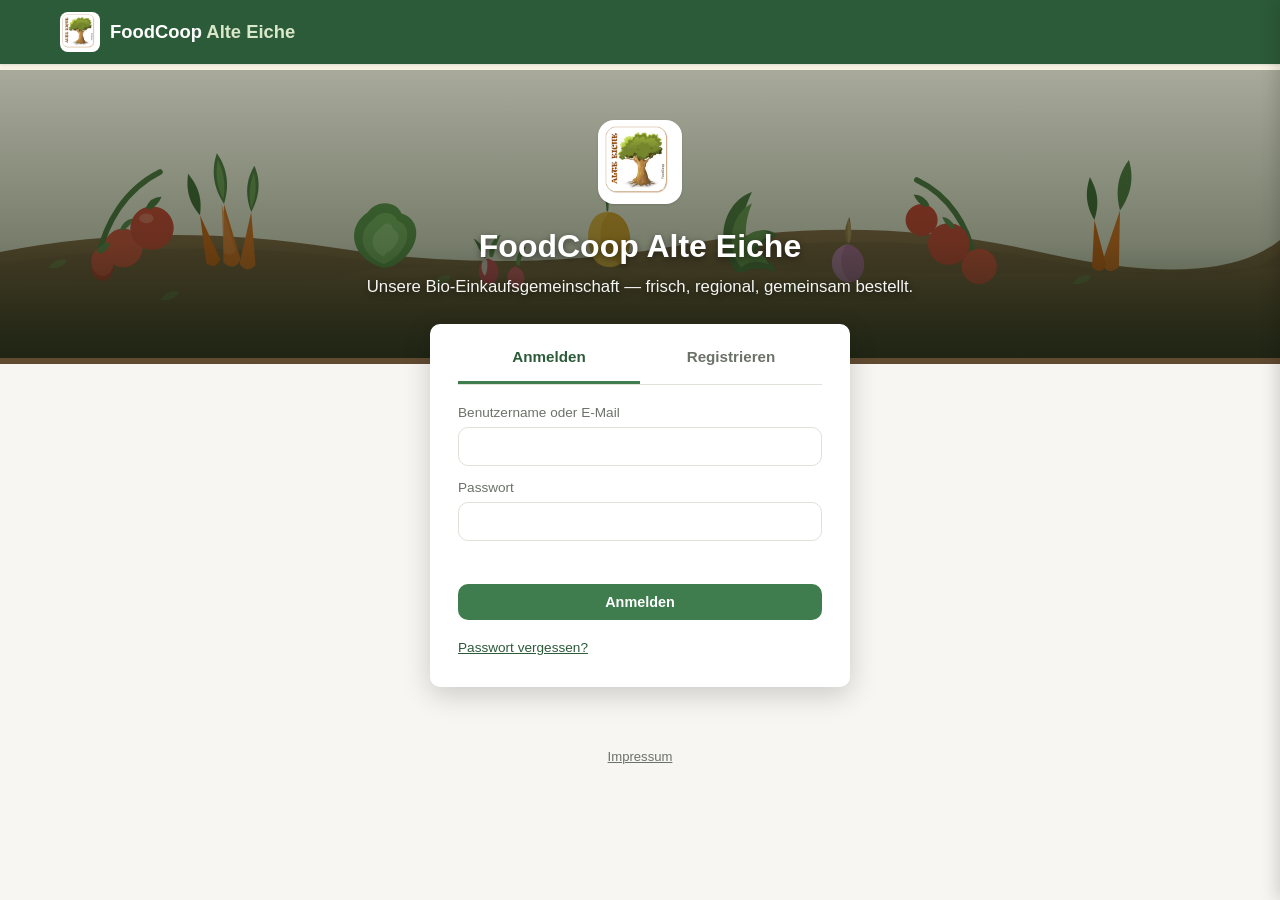
==== index.html @ 4368e9ff "Merge pull request #1 from Ralfsmart/claude/webshop-functionality-orbmj4 Add GoatCounter analytics t" ====
<!DOCTYPE html>
<html lang="de">
<head>
<meta charset="UTF-8">
<meta name="viewport" content="width=device-width, initial-scale=1.0">
<title>FoodCoop Alte Eiche · Webshop</title>
<link rel="icon" href="img/logo.png">
<link rel="stylesheet" href="css/style.css">
</head>
<body>

<header class="topbar">
  <div class="topbar-inner">
    <div class="brand" data-nav="shop">
      <img src="img/logo.png" alt="FoodCoop Alte Eiche" class="brand-logo">
      <span>FoodCoop <strong>Alte Eiche</strong></span>
    </div>
    <nav class="topnav auth-only hidden">
      <button data-nav="shop">Shop</button>
      <button data-nav="profile">Mein Konto</button>
      <button data-nav="admin">Daten verwalten</button>
    </nav>
    <div class="topbar-right auth-only hidden">
      <span id="whoami" class="whoami"></span>
      <button id="logoutBtn" class="btn-secondary btn-small">Abmelden</button>
      <button id="cartToggle" class="cart-toggle">
        🛒 <span id="cartCount" class="cart-count">0</span>
      </button>
    </div>
  </div>
</header>

<!-- ===================== AUTH (Login/Registrierung) ===================== -->
<main id="view-auth" class="view auth-view">
  <div class="auth-hero">
    <div class="auth-hero-scrim">
      <img src="img/logo.png" alt="FoodCoop Alte Eiche" class="auth-logo">
      <h1>FoodCoop Alte Eiche</h1>
      <p>Unsere Bio-Einkaufsgemeinschaft &mdash; frisch, regional, gemeinsam bestellt.</p>
    </div>
  </div>

  <div class="auth-card">
    <div class="auth-tabs">
      <button id="tabLogin" class="auth-tab active">Anmelden</button>
      <button id="tabRegister" class="auth-tab">Registrieren</button>
    </div>

    <form id="loginForm" class="auth-form">
      <label>Benutzername oder E-Mail<input id="loginUser" type="text" autocomplete="username" required></label>
      <label>Passwort<input id="loginPass" type="password" autocomplete="current-password" required></label>
      <div id="loginError" class="auth-error"></div>
      <button type="submit" class="btn-primary">Anmelden</button>
      <button type="button" id="forgotPassLink" class="link-btn">Passwort vergessen?</button>
    </form>

    <form id="registerForm" class="auth-form hidden">
      <label>Vorname<input id="regVorname" type="text" autocomplete="given-name" required></label>
      <label>Nachname<input id="regNachname" type="text" autocomplete="family-name" required></label>
      <label>Benutzername<input id="regUser" type="text" autocomplete="username" required></label>
      <label>E-Mail-Adresse<input id="regEmail" type="email" autocomplete="email" required></label>
      <label>IBAN (für Rücküberweisungen, optional)<input id="regIban" type="text" autocomplete="off" placeholder="DE12 3456 7890 1234 5678 90"></label>
      <label>Passwort<input id="regPass" type="password" autocomplete="new-password" required></label>
      <label>Passwort wiederholen<input id="regPass2" type="password" autocomplete="new-password" required></label>
      <div id="registerError" class="auth-error"></div>
      <button type="submit" class="btn-primary">Konto erstellen</button>
    </form>

    <form id="resetPassForm" class="auth-form hidden">
      <p class="hint">Zur Bestätigung bitte Benutzername <strong>und</strong> die bei der Registrierung hinterlegte E-Mail-Adresse eingeben.</p>
      <label>Benutzername<input id="resetUser" type="text" autocomplete="username" required></label>
      <label>E-Mail-Adresse<input id="resetEmail" type="email" autocomplete="email" required></label>
      <label>Neues Passwort<input id="resetPass" type="password" autocomplete="new-password" required></label>
      <label>Neues Passwort wiederholen<input id="resetPass2" type="password" autocomplete="new-password" required></label>
      <div id="resetPassError" class="auth-error"></div>
      <button type="submit" class="btn-primary">Passwort setzen</button>
      <button type="button" id="backToLoginLink" class="link-btn">← Zurück zum Login</button>
    </form>
  </div>
</main>

<!-- ===================== SHOP ===================== -->
<main id="view-shop" class="view hidden">
  <div class="hero-banner">
    <h1>Frisch aus der Region</h1>
    <p>Bio-Vollsortiment für Mitglieder der FoodCoop Alte Eiche</p>
  </div>

  <div class="toolbar">
    <input id="searchInput" type="search" placeholder="Suche nach Artikel, Hersteller, Artikel-Nr. … (mehrere Begriffe mit Komma trennen)">
    <select id="categorySelect"></select>
    <select id="sortSelect">
      <option value="name-asc">Name A–Z</option>
      <option value="name-desc">Name Z–A</option>
      <option value="price-asc">Preis aufsteigend</option>
      <option value="price-desc">Preis absteigend</option>
    </select>
  </div>
  <div class="result-bar">
    <span id="resultCount"></span>
  </div>
  <p id="searchFallbackNotice" class="hint search-fallback-notice hidden"></p>
  <div id="productGrid" class="product-grid"></div>
  <div id="pager" class="pager"></div>
</main>

<!-- ===================== CHECKOUT ===================== -->
<main id="view-checkout" class="view hidden">
  <div class="checkout-header">
    <h2>Bestellübersicht</h2>
    <button id="backToShopBtn" class="btn-secondary">← Zurück zum Shop</button>
  </div>

  <div class="admin-card checkout-account-info">
    <p><strong>Vorname:</strong> <span id="checkoutVorname"></span> &nbsp; <strong>Nachname:</strong> <span id="checkoutNachname"></span></p>
    <p><strong>IBAN:</strong> <span id="checkoutIban"></span></p>
    <p class="hint">Diese Angaben stammen aus deinem Konto und werden in Bestellliste, E-Mail und Ausdruck verwendet. Falls sie nicht stimmen: <button id="goToMyAccountLink" class="footer-link">Mein Konto bearbeiten</button></p>
  </div>

  <div id="checkoutChangesNotice"></div>

  <div class="table-wrap">
    <table class="checkout-table">
      <thead>
        <tr>
          <th>Nr.</th><th>Artikel-Nr.</th><th>Bezeichnung</th><th>Gebinde</th>
          <th>Preis</th><th>MwSt.</th><th>Menge</th><th>Summe</th>
        </tr>
      </thead>
      <tbody id="checkoutRows"></tbody>
    </table>
  </div>

  <div id="checkoutTotals" class="totals-box"></div>

  <div class="admin-card checkout-payment-info">
    <h3>Bankverbindung für die Überweisung</h3>
    <p><strong>Empfänger:</strong> Birgit Kawe, FoodCoop Alte Eiche &nbsp; <strong>BIC:</strong> SOLADES1REN</p>
    <p><strong>IBAN:</strong> DE35 6905 1410 1007 1656 55 &nbsp; <strong>Verwendungszweck:</strong> <span id="checkoutPaymentReason"></span></p>
  </div>

  <div class="checkout-actions">
    <button id="printBtn" class="btn-secondary">🖨️ Drucken</button>
    <button id="exportBestellungBtn" class="btn-secondary">⬇️ Bestellliste als CSV herunterladen</button>
    <button id="emailBestellungBtn" class="btn-primary">📧 Bestellung per E-Mail senden</button>
  </div>
  <p class="hint checkout-email-hint">Öffnet dein E-Mail-Programm mit einer vorausgefüllten Nachricht an <strong>alteeiche.info@gmail.com</strong>. Bitte vor dem Absenden kurz prüfen und ggf. die heruntergeladene CSV-Datei anhängen.</p>
</main>

<!-- ===================== MEIN KONTO ===================== -->
<main id="view-profile" class="view hidden">
  <div class="checkout-header">
    <h2>Mein Konto</h2>
    <button data-nav="shop" class="btn-secondary">← Zurück zum Shop</button>
  </div>

  <div class="admin-card">
    <h3>Kontodaten bearbeiten</h3>
    <p class="hint">Diese Angaben werden bei der Bestellung automatisch in die Bestellliste und die Bestell-E-Mail übernommen.</p>
    <form id="profileForm" class="buyer-form">
      <label>Vorname<input id="profileVorname" type="text" autocomplete="given-name" required></label>
      <label>Nachname<input id="profileNachname" type="text" autocomplete="family-name" required></label>
      <label>E-Mail-Adresse<input id="profileEmail" type="email" autocomplete="email" required></label>
      <label>IBAN (für Rücküberweisungen, optional)<input id="profileIban" type="text" autocomplete="off" placeholder="DE12 3456 7890 1234 5678 90"></label>
    </form>
    <div id="profileError" class="auth-error"></div>
    <div id="profileSuccess" class="hint"></div>
    <button id="profileSaveBtn" class="btn-primary" form="profileForm" type="submit">Änderungen speichern</button>
  </div>

  <div class="admin-card">
    <h3>Konto löschen</h3>
    <p class="hint">Löscht dein Konto (Benutzername, Passwort, Vorname, Nachname, E-Mail, IBAN) unwiderruflich aus diesem Browser. Diese Aktion kann nicht rückgängig gemacht werden.</p>
    <button id="deleteAccountBtn" class="btn-danger">Konto endgültig löschen</button>
  </div>
</main>

<!-- ===================== ADMIN ===================== -->
<main id="view-admin" class="view hidden">
  <h2>Daten verwalten</h2>

  <div id="adminGate" class="admin-card">
    <div id="adminSetupBox" class="hidden">
      <h3>Admin-Passwort einrichten</h3>
      <p class="hint">Es ist noch kein Admin-Passwort vergeben. Lege jetzt eines fest, um den Verwaltungsbereich zu schützen.</p>
      <form id="adminSetupForm" class="auth-form narrow">
        <label>Neues Admin-Passwort<input id="adminSetupPass" type="password" required></label>
        <label>Wiederholen<input id="adminSetupPass2" type="password" required></label>
        <div id="adminSetupError" class="auth-error"></div>
        <button type="submit" class="btn-primary">Passwort festlegen</button>
      </form>
    </div>
    <div id="adminLoginBox">
      <h3>Verwaltungsbereich gesperrt</h3>
      <p class="hint">Bitte Admin-Passwort eingeben.</p>
      <form id="adminLoginForm" class="auth-form narrow">
        <label>Admin-Passwort<input id="adminLoginPass" type="password" required></label>
        <div id="adminLoginError" class="auth-error"></div>
        <button type="submit" class="btn-primary">Entsperren</button>
      </form>
    </div>
  </div>

  <div id="adminContent" class="hidden">
    <p class="hint">Diese Seite läuft ohne Datenbank und ohne eigenes Backend. Der Produktkatalog und die Zuschläge werden beim Laden aus den <code>data/*.csv</code>-Dateien deines Hostings geladen, damit alle Mitglieder denselben Stand sehen. Kundenkonten, Warenkorb und das Admin-Passwort liegen dagegen geräte­gebunden in diesem Browser (localStorage).</p>

    <section class="admin-card">
      <h3>Status</h3>
      <div class="stat-grid">
        <div><span class="stat-label">Artikel</span><span id="statProducts" class="stat-value">0</span></div>
        <div><span class="stat-label">Kategorien</span><span id="statCategories" class="stat-value">0</span></div>
        <div><span class="stat-label">Kundenkonten</span><span id="statUsers" class="stat-value">0</span></div>
        <div><span class="stat-label">Zuletzt aktualisiert</span><span id="statUpdated" class="stat-value">–</span></div>
      </div>
      <button id="lockAdminBtn" class="btn-secondary" style="margin-top:12px;">🔒 Verwaltung sperren</button>
    </section>

    <section class="admin-card">
      <h3>Veröffentlichung (GitHub)</h3>
      <p class="hint">Optional: Trägst du hier die Zugangsdaten zu einem GitHub-Repository ein (gehostet z. B. über GitHub Pages), erscheint bei jeder Kategorie und bei den Zuschlägen zusätzlich ein Button „🚀 Veröffentlichen", der die Datei direkt im Repository aktualisiert — ohne manuellen Download/Upload. Ohne diese Einrichtung funktioniert „Exportieren" + manuelles Ersetzen im Hosting weiterhin wie gewohnt.</p>
      <p class="hint"><strong>Sicherheitshinweis:</strong> Das Zugriffstoken wird nur lokal in diesem Browser gespeichert, aber im Klartext — wer Zugriff auf dieses Gerät hat, könnte es auslesen. Verwende daher unbedingt ein <strong>fein-granulares GitHub-Token</strong> (Fine-grained personal access token), das nur auf <strong>dieses eine Repository</strong> beschränkt ist und dort nur die Berechtigung „Contents: Read and write" besitzt, sowie ein Ablaufdatum. Nie ein Token mit vollem Konto-/Repo-Zugriff hier eintragen.</p>
      <div class="gh-form">
        <label>GitHub-Benutzername/Organisation<input id="ghOwner" type="text" placeholder="z. B. alteeiche-foodcoop"></label>
        <label>Repository-Name<input id="ghRepo" type="text" placeholder="z. B. webshop"></label>
        <label>Branch<input id="ghBranch" type="text" placeholder="main"></label>
        <label>Access Token<input id="ghToken" type="password" placeholder="github_pat_…"></label>
      </div>
      <div class="admin-actions">
        <button id="saveGithubBtn" class="btn-primary">Speichern</button>
        <button id="clearGithubBtn" class="btn-secondary">Token entfernen</button>
      </div>
      <div id="githubStatus" class="cat-csv-source">–</div>
    </section>

    <section class="admin-card">
      <h3>Produktkatalog je Kategorie</h3>
      <p class="hint">Diese Seite hat keine Datenbank: Damit <strong>alle</strong> Mitglieder denselben Katalog sehen, lädt der Shop die Daten bei jedem Aufruf aus den <code>data/*.csv</code>-Dateien deines Hostings. Ein Upload hier zeigt dir erst eine <strong>lokale Vorschau</strong> in diesem Browser. Um sie für alle sichtbar zu machen: „Exportieren" klicken und die heruntergeladene Datei im Hosting unter dem angegebenen Pfad ersetzen (z. B. per FTP oder Git-Push), dann neu deployen.</p>
      <p class="hint">Zwei Formate werden erkannt: entweder die Spalten <code>ArtikelNr, Bezeichnung, Hersteller, Land, Qualitaet, Gebinde, PreisInklMwst, EntMwst, MwstSatz</code> — oder direkt der Export aus Bodans Bestellsystem mit <code>ArtNr, Bezeichnung, Hersteller, Land, Qualität, Gebinde, EK Ladeneinheit, EK VPE, UVP, EAN, MwSt</code> (der Netto-Einkaufspreis „EK VPE" wird dann automatisch um die MwSt. hochgerechnet). Ein Upload ersetzt nur die jeweilige Kategorie.</p>
      <div id="categoryCsvList" class="category-csv-list"></div>
      <button id="reloadServerBtn" class="btn-secondary" style="margin-top:12px;">🔄 Alle Kategorien vom Server neu laden</button>
    </section>

    <section class="admin-card">
      <h3>Prozentzuschläge</h3>
      <p class="hint">Für Kunden ist der Zuschlag nie einzeln sichtbar – er fließt nur unsichtbar in den Verkaufspreis ein. Jedes Feld unten ist ein eigener Posten (z. B. Rücklage, Bankkosten, Fahrtkosten); zusammen ergeben sie den Gesamt-Zuschlag, der auf den Bodan-Preis inkl. MwSt. aufgeschlagen wird. Namen und Prozentsätze lassen sich direkt bearbeiten.</p>
      <div id="surchargeSource" class="cat-csv-source">–</div>
      <div id="surchargeList" class="surcharge-list"></div>
      <button id="addSurchargeBtn" class="btn-secondary btn-small" style="margin-top:8px;">+ Zuschlag hinzufügen</button>
      <div class="sc-row sc-total"><span>Gesamt-Zuschlag (berechnet)</span><span id="computedTotalPct">0%</span></div>

      <div class="override-row">
        <label for="overridePctInput">Manueller Gesamt-Zuschlag % (überschreibt die Felder oben, leer = automatisch)</label>
        <div class="override-controls">
          <input id="overridePctInput" type="number" step="0.1" min="0" placeholder="z. B. 8">
          <button id="resetOverrideBtn" class="btn-secondary">Zurücksetzen</button>
        </div>
      </div>

      <div class="admin-actions">
        <label class="file-btn">📤 Zuschläge-CSV hochladen (ersetzt alle Felder)<input id="surchargeCsvInput" type="file" accept=".csv" hidden></label>
        <button id="exportSurchargesBtn" class="btn-secondary">⬇️ Zuschläge als CSV exportieren</button>
        <button id="publishSurchargesBtn" class="btn-publish hidden">🚀 Veröffentlichen</button>
      </div>
      <p class="hint">Server-Datei: <code>data/zuschlaege.csv</code> — nach dem Bearbeiten exportieren und dort ersetzen, damit alle Mitglieder den neuen Zuschlag sehen. Mit hinterlegtem GitHub-Token geht das auch direkt über „Veröffentlichen".</p>
    </section>

    <section class="admin-card">
      <h3>Kundenkonten</h3>
      <p class="hint">Zugangsdaten der registrierten Mitglieder (Passwörter nur gesalzen &amp; gehasht, nie im Klartext).</p>
      <div class="admin-actions">
        <button id="exportUsersBtn" class="btn-secondary">⬇️ Kundenkonten als CSV exportieren</button>
        <label class="file-btn">📤 Kundenkonten-CSV hochladen (ersetzt alle Konten)<input id="usersCsvInput" type="file" accept=".csv" hidden></label>
      </div>
    </section>

    <section class="admin-card">
      <h3>Admin-Passwort ändern</h3>
      <form id="changeAdminPassForm" class="auth-form narrow">
        <label>Aktuelles Passwort<input id="changeAdminOld" type="password" required></label>
        <label>Neues Passwort<input id="changeAdminNew" type="password" required></label>
        <label>Neues Passwort wiederholen<input id="changeAdminNew2" type="password" required></label>
        <div id="changeAdminError" class="auth-error"></div>
        <button type="submit" class="btn-primary">Passwort ändern</button>
      </form>
    </section>

    <section class="admin-card">
      <h3>Zurücksetzen</h3>
      <button id="resetDataBtn" class="btn-danger">Auf Original-Bodan-Daten zurücksetzen</button>
    </section>
  </div>
</main>

<!-- ===================== IMPRESSUM ===================== -->
<main id="view-impressum" class="view hidden">
  <div class="checkout-header">
    <h2>Impressum</h2>
    <button id="backFromImpressumBtn" class="btn-secondary">← Zurück</button>
  </div>

  <div class="admin-card">
    <h3>Angaben gemäß § 5 DDG</h3>
    <p>FoodCoop Alte Eiche<br>
    Bei der alten Eiche 5<br>
    78315 Radolfzell</p>
    <p>Vertreten durch: Ralf Schultheiß</p>
    <p>Rechtsform: nicht eingetragene Einkaufsgemeinschaft (kein rechtsfähiger Verein)</p>

    <h3>Kontakt</h3>
    <p>E-Mail: alteeiche.info@gmail.com</p>

    <h3>Haftungshinweis</h3>
    <p class="hint">Trotz sorgfältiger inhaltlicher Kontrolle übernehmen wir keine Haftung für die Inhalte externer Links. Für den Inhalt der verlinkten Seiten sind ausschließlich deren Betreiber verantwortlich.</p>
  </div>
</main>

<footer class="site-footer">
  <button id="impressumLink" class="footer-link">Impressum</button>
</footer>

<!-- ===================== CART DRAWER ===================== -->
<div id="cartOverlay" class="cart-overlay"></div>
<aside id="cartDrawer" class="cart-drawer" role="dialog" aria-modal="true" aria-labelledby="cartDrawerTitle" tabindex="-1">
  <div class="cart-drawer-header">
    <h3 id="cartDrawerTitle">Warenkorb</h3>
    <button id="cartClose" class="btn-icon" aria-label="Warenkorb schließen">✕</button>
  </div>
  <div id="cartItems" class="cart-items"></div>
  <div id="cartSummary" class="cart-summary"></div>
  <div class="cart-drawer-actions">
    <button id="cartClearBtn" class="btn-secondary">Leeren</button>
    <button id="cartCheckoutBtn" class="btn-primary">Zur Bestellübersicht</button>
  </div>
</aside>

<div id="toast" class="toast" role="status" aria-live="polite" aria-atomic="true"></div>

<script src="js/csv.js"></script>
<script src="js/auth.js"></script>
<script src="js/data-default.js"></script>
<script src="js/app.js"></script>

<script data-goatcounter="https://foodcoopalteeiche.goatcounter.com/count"
        async src="//gc.zgo.at/count.js"></script>
</body>
</html>
---- css/style.css ----
:root {
  --green: #3f7d4f;
  --green-dark: #2c5b39;
  --bg: #f7f6f2;
  --card-bg: #ffffff;
  --text: #22281f;
  --muted: #6b7268;
  --border: #e2e0d8;
  --danger: #b3413b;
  --radius: 10px;
  --shadow: 0 1px 3px rgba(0,0,0,.08), 0 1px 2px rgba(0,0,0,.04);
}

* { box-sizing: border-box; }
html, body { margin: 0; padding: 0; }
body {
  font-family: -apple-system, "Segoe UI", Roboto, Helvetica, Arial, sans-serif;
  background: var(--bg);
  color: var(--text);
  line-height: 1.4;
}
button { font-family: inherit; cursor: pointer; }
input, select { font-family: inherit; }

.hidden { display: none !important; }

/* ---------- Topbar ---------- */
.topbar {
  background: var(--green-dark);
  color: #fff;
  position: sticky; top: 0; z-index: 20;
  box-shadow: var(--shadow);
}
.topbar-inner {
  max-width: 1200px; margin: 0 auto;
  display: flex; align-items: center; gap: 16px;
  padding: 12px 20px;
}
.brand { font-size: 1.15rem; font-weight: 700; cursor: pointer; display: flex; align-items: center; gap: 10px; }
.brand-logo { height: 40px; width: 40px; object-fit: contain; border-radius: 8px; background: #fff; padding: 2px; }
.brand strong { color: #d9e8c9; }
.topnav { display: flex; gap: 8px; margin-left: auto; }
.topbar-right { display: flex; align-items: center; gap: 12px; margin-left: 12px; }
.whoami { font-size: .85rem; opacity: .9; white-space: nowrap; }
.btn-small { padding: 7px 12px; font-size: .82rem; }
.topnav button {
  background: transparent; border: 1px solid rgba(255,255,255,.35);
  color: #fff; padding: 8px 14px; border-radius: var(--radius);
}
.topnav button:hover { background: rgba(255,255,255,.12); }
.cart-toggle {
  background: var(--green); border: none; color: #fff;
  padding: 8px 14px; border-radius: var(--radius); font-weight: 600;
}
.cart-count {
  background: #fff; color: var(--green-dark); border-radius: 999px;
  padding: 1px 8px; margin-left: 6px; font-size: .85rem;
}

/* ---------- Layout ---------- */
.view { max-width: 1200px; margin: 0 auto; padding: 20px; }

/* ---------- Shop toolbar ---------- */
.toolbar {
  display: flex; flex-wrap: wrap; gap: 10px; margin: 0 -20px 12px; padding: 12px 20px;
  position: sticky; top: var(--topbar-h, 64px); z-index: 15;
  background: rgba(247,246,242,.92); backdrop-filter: blur(6px);
}
.toolbar input, .toolbar select {
  padding: 10px 12px; border: 1px solid rgba(255,255,255,.8); border-radius: var(--radius);
  background: rgba(255,255,255,.8); backdrop-filter: blur(3px); font-size: .95rem;
}
#searchInput { flex: 1 1 280px; }
.result-bar {
  color: var(--text); margin-bottom: 10px; font-size: .9rem;
  display: inline-block; padding: 5px 12px; border-radius: 999px;
  background: rgba(226,240,217,.75); backdrop-filter: blur(2px);
}

.search-fallback-notice {
  display: inline-block; margin: -4px 0 10px; padding: 5px 12px; border-radius: 999px;
  background: rgba(255,255,255,.85); backdrop-filter: blur(2px);
}

/* ---------- Product grid ---------- */
.product-grid {
  display: grid;
  grid-template-columns: repeat(auto-fill, minmax(240px, 1fr));
  gap: 14px;
}
.card {
  background: rgba(255,255,255,.85); backdrop-filter: blur(3px);
  border: 1px solid rgba(255,255,255,.9); border-radius: var(--radius);
  padding: 14px; box-shadow: var(--shadow); display: flex; flex-direction: column; gap: 4px;
}
.card-cat { font-size: .72rem; text-transform: uppercase; letter-spacing: .04em; color: var(--green); font-weight: 700; }
.card-title { font-size: 1rem; margin: 2px 0; }
.card-artnr { font-size: .8rem; font-weight: 700; color: var(--text); margin-bottom: 2px; }
.card-meta { font-size: .82rem; color: var(--muted); }
.card-geb { font-size: .82rem; color: var(--muted); margin-top: 2px; }
.card-price { margin-top: 6px; }
.card-price .vk { font-size: 1.25rem; font-weight: 700; color: var(--green-dark); }
.card-price .unit { font-size: .8rem; color: var(--muted); margin-left: 4px; }
.card-grundpreis { font-size: .78rem; color: var(--muted); }

.card-details { margin-top: 6px; font-size: .85rem; }
.card-details summary { cursor: pointer; color: var(--green); }
.pd-row { display: flex; justify-content: space-between; padding: 3px 0; }
.pd-total { font-weight: 700; border-top: 1px solid var(--border); margin-top: 3px; padding-top: 5px; }
.pd-sub { color: var(--muted); font-size: .8rem; }

.card-cart { display: flex; align-items: center; gap: 6px; margin-top: 10px; }
.qty-btn {
  width: 30px; height: 30px; border-radius: 6px; border: 1px solid var(--border);
  background: #fff; font-size: 1.1rem; line-height: 1;
}
.qty-btn:hover { background: var(--bg); }
.qty-input {
  width: 60px; text-align: center; padding: 6px; border: 1px solid var(--border); border-radius: 6px;
}

/* ---------- Pager ---------- */
.pager { display: flex; align-items: center; justify-content: center; gap: 16px; margin: 20px 0; }
.pager button {
  padding: 8px 14px; border: 1px solid rgba(255,255,255,.8); border-radius: var(--radius);
  background: rgba(255,255,255,.8); backdrop-filter: blur(3px);
}
.pager button:disabled { opacity: .4; cursor: default; }

/* ---------- Cart drawer ---------- */
.cart-overlay {
  position: fixed; inset: 0; background: rgba(0,0,0,.35);
  opacity: 0; pointer-events: none; transition: opacity .2s; z-index: 30;
}
.cart-overlay.open { opacity: 1; pointer-events: auto; }
.cart-drawer {
  position: fixed; top: 0; right: 0; height: 100%; width: 380px; max-width: 92vw;
  background: #fff; box-shadow: -4px 0 16px rgba(0,0,0,.15);
  transform: translateX(100%); transition: transform .25s ease; z-index: 31;
  display: flex; flex-direction: column;
}
.cart-drawer.open { transform: translateX(0); }
.cart-drawer-header {
  display: flex; align-items: center; justify-content: space-between;
  padding: 16px; border-bottom: 1px solid var(--border);
}
.btn-icon { background: none; border: none; font-size: 1.2rem; color: var(--muted); }
.cart-items { flex: 1; overflow-y: auto; padding: 10px 16px; }
.cart-item {
  display: grid; grid-template-columns: 1fr auto auto auto; align-items: center; gap: 8px;
  padding: 10px 0; border-bottom: 1px solid var(--border);
}
.ci-title { font-size: .9rem; font-weight: 600; }
.ci-meta { font-size: .78rem; color: var(--muted); }
.ci-qty { display: flex; align-items: center; gap: 6px; }
.ci-qty .qty-btn { width: 36px; height: 36px; font-size: 1rem; }
.ci-sum { font-weight: 600; font-size: .9rem; white-space: nowrap; }
.ci-remove {
  background: none; border: none; color: var(--danger); font-size: 1.1rem;
  min-width: 36px; min-height: 36px; display: flex; align-items: center; justify-content: center;
}
.cart-items .empty { color: var(--muted); text-align: center; margin-top: 30px; }

.cart-summary { padding: 10px 16px; border-top: 1px solid var(--border); }
.sum-row { display: flex; justify-content: space-between; padding: 4px 0; font-size: .9rem; }
.sum-total { font-weight: 700; font-size: 1.05rem; border-top: 1px solid var(--border); margin-top: 4px; padding-top: 8px; }
.cart-drawer-actions { display: flex; gap: 10px; padding: 16px; border-top: 1px solid var(--border); }

/* ---------- Buttons ---------- */
.btn-primary, .btn-secondary, .btn-danger, .file-btn {
  padding: 10px 16px; border-radius: var(--radius); border: none; font-weight: 600; font-size: .9rem;
  display: inline-flex; align-items: center; gap: 6px;
}
.btn-primary { background: var(--green); color: #fff; flex: 1; justify-content: center; }
.btn-primary:hover { background: var(--green-dark); }
.btn-secondary { background: #fff; color: var(--text); border: 1px solid var(--border); }
.btn-secondary:hover { background: var(--bg); }
.btn-danger { background: var(--danger); color: #fff; }
.file-btn { background: var(--bg); border: 1px dashed var(--border); color: var(--text); cursor: pointer; }
.file-btn:hover { background: #ece9df; }

/* ---------- Footer ---------- */
.site-footer { display: flex; justify-content: center; padding: 18px 0 24px; }
.footer-link {
  background: none; border: none; color: var(--muted); font-size: .82rem;
  text-decoration: underline; cursor: pointer; padding: 4px;
}
.footer-link:hover { color: var(--text); }

/* ---------- Checkout ---------- */
.checkout-header { display: flex; align-items: center; justify-content: space-between; margin-bottom: 16px; }
.buyer-form { display: grid; grid-template-columns: repeat(auto-fit, minmax(220px, 1fr)); gap: 12px; margin-bottom: 20px; }
.buyer-form label { display: flex; flex-direction: column; font-size: .85rem; color: var(--muted); gap: 4px; }
.buyer-form input { padding: 9px 10px; border: 1px solid var(--border); border-radius: var(--radius); font-size: .95rem; }

.gh-form { display: grid; grid-template-columns: repeat(auto-fit, minmax(220px, 1fr)); gap: 12px; margin: 12px 0; }
.gh-form label { display: flex; flex-direction: column; font-size: .85rem; color: var(--muted); gap: 4px; }
.gh-form input { padding: 9px 10px; border: 1px solid var(--border); border-radius: var(--radius); font-size: .95rem; }
.btn-publish { background: #1f6feb; color: #fff; border: none; }
.btn-publish:hover { background: #1a5fc7; }
.btn-publish:disabled { background: #9db8dd; cursor: not-allowed; }

.table-wrap { overflow-x: auto; background: #fff; border-radius: var(--radius); border: 1px solid var(--border); }
.checkout-table { width: 100%; border-collapse: collapse; font-size: .88rem; }
.checkout-table th, .checkout-table td { padding: 9px 10px; border-bottom: 1px solid var(--border); text-align: left; white-space: nowrap; }
.checkout-table th { background: var(--bg); font-weight: 700; }
.checkout-table .empty { text-align: center; color: var(--muted); padding: 30px; }

.checkout-changes-notice {
  background: #fbeae9; color: var(--danger); border: 1px solid var(--danger);
  border-radius: var(--radius); padding: 10px 14px; margin-bottom: 12px; font-size: .9rem; font-weight: 600;
}
.row-price-changed { background: #fbeae9; }
.price-old { color: var(--danger); opacity: .75; margin-right: 6px; }
.price-new { color: var(--danger); font-weight: 700; }
.row-removed { background: #fbeae9; color: var(--danger); }
.row-removed td { color: var(--danger); }

.totals-box { max-width: 360px; margin: 16px 0 0 auto; background: #fff; border: 1px solid var(--border); border-radius: var(--radius); padding: 14px 16px; }
.checkout-actions { display: flex; flex-wrap: wrap; gap: 12px; margin-top: 20px; justify-content: flex-end; }
.checkout-email-hint { text-align: right; margin-top: 8px; }

/* ---------- Admin ---------- */
.hint { color: var(--muted); font-size: .88rem; }
.admin-card {
  background: #fff; border: 1px solid var(--border); border-radius: var(--radius);
  padding: 18px 20px; margin-bottom: 16px;
}
.admin-card h3 { margin-top: 0; }
.stat-grid { display: grid; grid-template-columns: repeat(auto-fit, minmax(160px, 1fr)); gap: 14px; }
.stat-grid > div { display: flex; flex-direction: column; gap: 2px; }
.stat-label { font-size: .78rem; color: var(--muted); text-transform: uppercase; letter-spacing: .03em; }
.stat-value { font-size: 1.3rem; font-weight: 700; color: var(--green-dark); }
.admin-actions { display: flex; flex-wrap: wrap; gap: 10px; margin-top: 12px; }

.surcharge-list { margin-top: 10px; display: flex; flex-direction: column; gap: 8px; }
.sc-row { display: flex; justify-content: space-between; padding: 6px 0; border-bottom: 1px solid var(--border); font-size: .92rem; }
.sc-total { font-weight: 700; border-bottom: none; border-top: 2px solid var(--border); margin-top: 10px; padding-top: 10px; }
.sc-edit-row { display: flex; align-items: center; gap: 10px; }
.sc-name-input {
  flex: 1; padding: 8px 10px; border: 1px solid var(--border); border-radius: var(--radius); font-size: .9rem;
}
.sc-pct-wrap {
  display: flex; align-items: center; gap: 4px; border: 1px solid var(--border); border-radius: var(--radius);
  padding: 0 10px; background: #fff;
}
.sc-pct-input { width: 64px; border: none; padding: 8px 0; font-size: .9rem; text-align: right; }
.sc-pct-input:focus { outline: none; }
.sc-pct-wrap span { color: var(--muted); font-size: .85rem; }
.sc-remove-btn { background: none; border: none; color: var(--danger); font-size: 1rem; width: 30px; flex-shrink: 0; }
.override-row { margin-top: 16px; }
.override-row label { font-size: .85rem; color: var(--muted); display: block; margin-bottom: 6px; }
.override-controls { display: flex; gap: 10px; }
.override-controls input { width: 120px; padding: 9px 10px; border: 1px solid var(--border); border-radius: var(--radius); }

/* ---------- Toast ---------- */
.toast {
  position: fixed; bottom: 20px; left: 50%; transform: translateX(-50%) translateY(20px);
  background: var(--green-dark); color: #fff; padding: 12px 20px; border-radius: var(--radius);
  box-shadow: var(--shadow); opacity: 0; pointer-events: none; transition: all .25s; z-index: 40;
  max-width: 90vw;
}
.toast.show { opacity: 1; transform: translateX(-50%) translateY(0); }
.toast.error { background: var(--danger); }

/* ---------- Print ---------- */
@page { size: landscape; }
@media print {
  .topbar, .cart-drawer, .cart-overlay, .checkout-actions, .checkout-email-hint, .site-footer { display: none !important; }
  .view { padding: 0; }
  .table-wrap { border: none; }
}

.checkout-account-info p, .checkout-payment-info p { margin: 4px 0; }

/* ---------- Marktfrüchte-Hintergrund (Shop-Hauptseite) ---------- */
body.bg-market {
  background: url('../img/fruits-market.svg') center top / cover no-repeat fixed, var(--bg);
}
@media (max-width: 640px) {
  /* background-attachment: fixed ruckelt auf vielen mobilen Browsern -- dort normal scrollen lassen */
  body.bg-market { background-attachment: scroll; }
}

/* ---------- Hero-Banner (Shop) -- halbtransparentes Textfeld über dem Markt-Hintergrund ---------- */
.hero-banner {
  background: rgba(255,255,255,.62);
  backdrop-filter: blur(3px);
  border: 1px solid rgba(255,255,255,.8);
  border-radius: var(--radius); margin-bottom: 18px;
  padding: 20px 26px; color: var(--text);
  box-shadow: var(--shadow);
}
.hero-banner h1 { margin: 0 0 4px; font-size: 1.6rem; color: var(--green-dark); }
.hero-banner p { margin: 0; opacity: .9; }

/* ---------- Auth (Login/Registrierung) ---------- */
.auth-view { max-width: none; padding: 0; }
.auth-hero {
  background: url('../img/veggies-banner.svg') center bottom / cover no-repeat, var(--green-dark);
  min-height: 300px; display: flex; align-items: center; justify-content: center;
}
.auth-hero-scrim {
  width: 100%; text-align: center; padding: 50px 20px 60px;
  background: linear-gradient(180deg, rgba(20,30,15,.35) 0%, rgba(20,30,15,.55) 60%, rgba(20,30,15,.85) 100%);
  color: #fff;
}
.auth-logo { height: 84px; width: 84px; object-fit: contain; background: #fff; border-radius: 16px; padding: 6px; box-shadow: var(--shadow); }
.auth-hero-scrim h1 { margin: 14px 0 6px; font-size: 2rem; text-shadow: 0 2px 6px rgba(0,0,0,.5); }
.auth-hero-scrim p { margin: 0; font-size: 1.05rem; opacity: .95; text-shadow: 0 2px 6px rgba(0,0,0,.5); }

.auth-card {
  max-width: 420px; margin: -40px auto 40px; position: relative; z-index: 2;
  background: #fff; border-radius: var(--radius); box-shadow: 0 8px 28px rgba(0,0,0,.18);
  padding: 8px 28px 28px;
}
.auth-tabs { display: flex; border-bottom: 1px solid var(--border); margin-bottom: 18px; }
.auth-tab {
  flex: 1; background: none; border: none; padding: 16px 0; font-size: .95rem; font-weight: 600;
  color: var(--muted); border-bottom: 3px solid transparent;
}
.auth-tab.active { color: var(--green-dark); border-bottom-color: var(--green); }
.auth-form { display: flex; flex-direction: column; gap: 12px; }
.auth-form.narrow { max-width: 360px; }
.auth-form label { display: flex; flex-direction: column; gap: 5px; font-size: .85rem; color: var(--muted); }
.auth-form input {
  padding: 10px 12px; border: 1px solid var(--border); border-radius: var(--radius); font-size: .95rem;
}
.auth-form button { margin-top: 4px; }
.auth-error { color: var(--danger); font-size: .85rem; min-height: 1.1em; }
.link-btn {
  background: none; border: none; color: var(--green-dark); font-size: .85rem;
  text-decoration: underline; padding: 4px 0; margin-top: 2px; align-self: flex-start;
}
.link-btn:hover { color: var(--green); }

/* ---------- Admin: Kategorien-CSV-Liste ---------- */
.category-csv-list { display: flex; flex-direction: column; gap: 10px; margin-top: 10px; }
.cat-csv-row {
  display: flex; align-items: center; justify-content: space-between; gap: 12px;
  padding: 12px 14px; border: 1px solid var(--border); border-radius: var(--radius); background: var(--bg);
}
.cat-csv-name { font-weight: 700; }
.cat-csv-meta { font-size: .8rem; color: var(--muted); margin-top: 2px; }
.cat-csv-source { font-size: .8rem; margin-top: 4px; font-weight: 600; }
.cat-csv-source-server { color: var(--green-dark); }
.cat-csv-source-local { color: #a06a1a; }
.cat-csv-source-default { color: var(--muted); }
.cat-csv-path { font-size: .76rem; color: var(--muted); margin-top: 2px; }
.cat-csv-path code { background: #eee; padding: 1px 5px; border-radius: 4px; }
.cat-csv-actions { display: flex; gap: 8px; flex-shrink: 0; }

/* ---------- Responsive ---------- */
@media (max-width: 640px) {
  .topbar-inner { flex-wrap: wrap; }
  .topnav { order: 3; width: 100%; justify-content: center; }
  .topbar-right { order: 2; margin-left: auto; }
  .cart-drawer { width: 100%; }
  .cat-csv-row { flex-direction: column; align-items: flex-start; }
  .auth-card { margin: -30px 16px 30px; padding: 8px 18px 22px; }
}
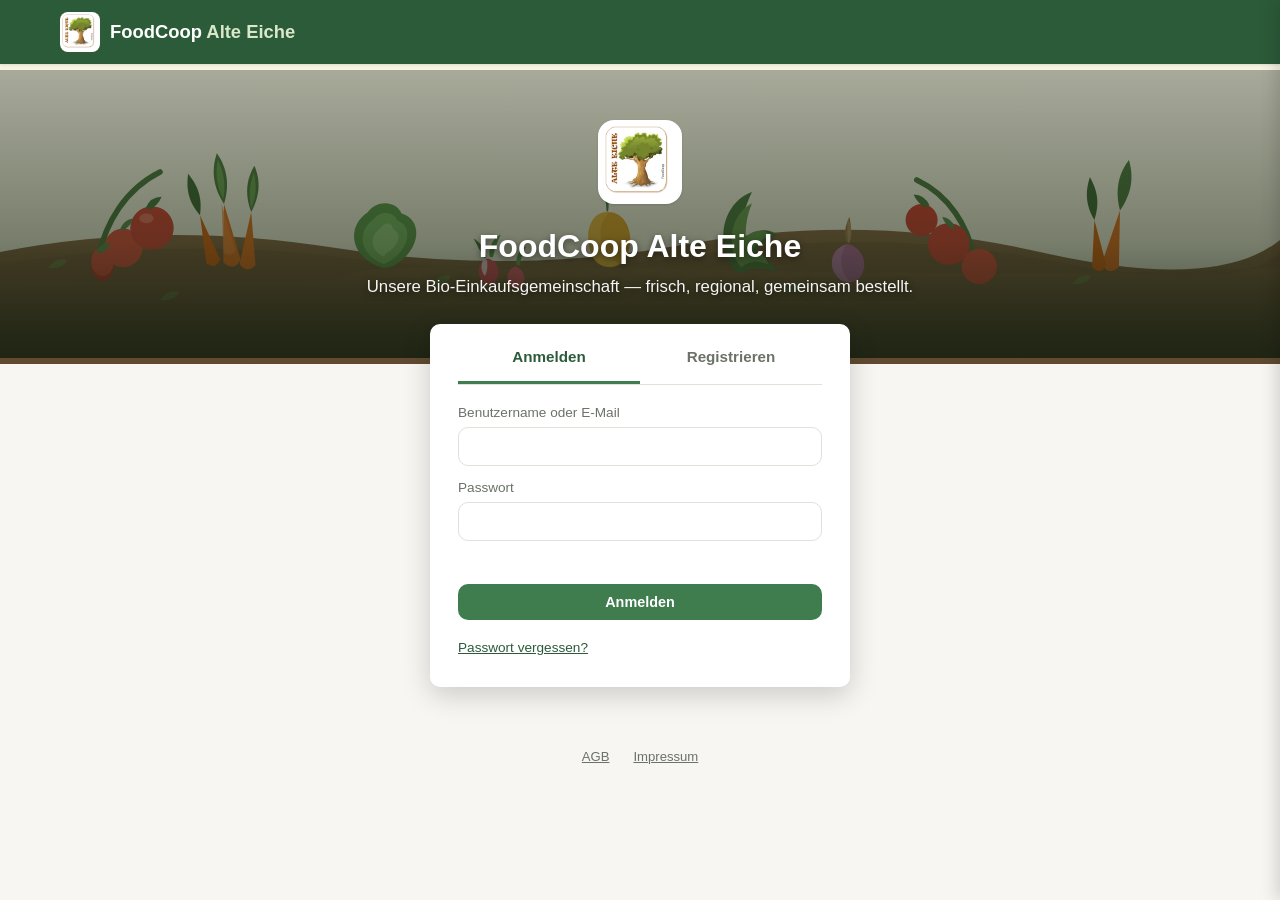
==== commit 1c9487c8: "AGB-Seite und Hilfe-Link ergänzt, damit Kunden sich selbst bedienen können Bisher musste Ralf die Be" ====
--- a/index.html
+++ b/index.html
@@ -19,6 +19,7 @@
       <button data-nav="shop">Shop</button>
       <button data-nav="profile">Mein Konto</button>
       <button data-nav="admin">Daten verwalten</button>
+      <a href="FoodCoopAlteEicheWebshopAnleitung.pdf" target="_blank" rel="noopener">📖 Hilfe</a>
     </nav>
     <div class="topbar-right auth-only hidden">
       <span id="whoami" class="whoami"></span>
@@ -115,6 +116,11 @@
     <p><strong>Vorname:</strong> <span id="checkoutVorname"></span> &nbsp; <strong>Nachname:</strong> <span id="checkoutNachname"></span></p>
     <p><strong>IBAN:</strong> <span id="checkoutIban"></span></p>
     <p class="hint">Diese Angaben stammen aus deinem Konto und werden in Bestellliste, E-Mail und Ausdruck verwendet. Falls sie nicht stimmen: <button id="goToMyAccountLink" class="footer-link">Mein Konto bearbeiten</button></p>
+  </div>
+
+  <div class="checkout-catalog-status">
+    <span id="checkoutCatalogStatusText" class="hint"></span>
+    <button id="reloadPricesBtn" class="btn-secondary btn-small">🔄 Preise neu laden</button>
   </div>
 
   <div id="checkoutChangesNotice"></div>
@@ -236,8 +242,19 @@
       <h3>Produktkatalog je Kategorie</h3>
       <p class="hint">Diese Seite hat keine Datenbank: Damit <strong>alle</strong> Mitglieder denselben Katalog sehen, lädt der Shop die Daten bei jedem Aufruf aus den <code>data/*.csv</code>-Dateien deines Hostings. Ein Upload hier zeigt dir erst eine <strong>lokale Vorschau</strong> in diesem Browser. Um sie für alle sichtbar zu machen: „Exportieren" klicken und die heruntergeladene Datei im Hosting unter dem angegebenen Pfad ersetzen (z. B. per FTP oder Git-Push), dann neu deployen.</p>
       <p class="hint">Zwei Formate werden erkannt: entweder die Spalten <code>ArtikelNr, Bezeichnung, Hersteller, Land, Qualitaet, Gebinde, PreisInklMwst, EntMwst, MwstSatz</code> — oder direkt der Export aus Bodans Bestellsystem mit <code>ArtNr, Bezeichnung, Hersteller, Land, Qualität, Gebinde, EK Ladeneinheit, EK VPE, UVP, EAN, MwSt</code> (der Netto-Einkaufspreis „EK VPE" wird dann automatisch um die MwSt. hochgerechnet). Ein Upload ersetzt nur die jeweilige Kategorie.</p>
+      <div id="categoryPriceConflicts"></div>
       <div id="categoryCsvList" class="category-csv-list"></div>
       <button id="reloadServerBtn" class="btn-secondary" style="margin-top:12px;">🔄 Alle Kategorien vom Server neu laden</button>
+
+      <h4 style="margin-top:20px;">Neue Kategorie anlegen</h4>
+      <p class="hint">Name vergeben und eine CSV-Datei mit dem Inhalt auswählen (gleiches Format wie oben). Anders als ein normaler Katalog-Upload wird eine neue Kategorie beim Anlegen <strong>sofort veröffentlicht</strong> (benötigt einen hinterlegten GitHub-Zugang oben) — nur so taucht sie gleich im Kategorie-Filter aller Mitglieder auf.</p>
+      <form id="addCategoryForm" class="gh-form">
+        <label>Name der neuen Kategorie<input id="newCategoryName" type="text" placeholder="z. B. Haushaltswaren" required></label>
+        <label>CSV-Datei mit Inhalt<input id="newCategoryFile" type="file" accept=".csv" required></label>
+      </form>
+      <div class="admin-actions">
+        <button id="addCategoryBtn" type="submit" form="addCategoryForm" class="btn-publish">➕ Kategorie anlegen & veröffentlichen</button>
+      </div>
     </section>
 
     <section class="admin-card">
@@ -247,14 +264,6 @@
       <div id="surchargeList" class="surcharge-list"></div>
       <button id="addSurchargeBtn" class="btn-secondary btn-small" style="margin-top:8px;">+ Zuschlag hinzufügen</button>
       <div class="sc-row sc-total"><span>Gesamt-Zuschlag (berechnet)</span><span id="computedTotalPct">0%</span></div>
-
-      <div class="override-row">
-        <label for="overridePctInput">Manueller Gesamt-Zuschlag % (überschreibt die Felder oben, leer = automatisch)</label>
-        <div class="override-controls">
-          <input id="overridePctInput" type="number" step="0.1" min="0" placeholder="z. B. 8">
-          <button id="resetOverrideBtn" class="btn-secondary">Zurücksetzen</button>
-        </div>
-      </div>
 
       <div class="admin-actions">
         <label class="file-btn">📤 Zuschläge-CSV hochladen (ersetzt alle Felder)<input id="surchargeCsvInput" type="file" accept=".csv" hidden></label>
@@ -314,7 +323,49 @@
   </div>
 </main>
 
+<!-- ===================== AGB ===================== -->
+<main id="view-agb" class="view hidden">
+  <div class="checkout-header">
+    <h2>Bestell-Bedingungen</h2>
+    <button id="backFromAgbBtn" class="btn-secondary">← Zurück</button>
+  </div>
+
+  <div class="admin-card">
+    <p>Liebe Mitbesteller:innen, durch die Bestellung stimmst Du automatisch den nachfolgenden Bedingungen der FoodCoop „Alte Eiche" zu.</p>
+
+    <h3>Vorherige Überweisung</h3>
+    <p>Für eine erfolgreiche Bestellung muss der Betrag für die bestellten Produkte vorab auf dem Konto der FoodCoop „Alte Eiche" eingegangen sein – spätestens am Stichtag, der für die jeweilige Bestellung bekannt gegeben wird.</p>
+
+    <h3>Pfand</h3>
+    <p>Bei der Bestellung ist nicht erkennbar, ob es sich um Pfandgefäße handelt. Dadurch kann nachträglich noch Pfandgeld fällig werden.<br>
+    Tipp: Bei der Abholung immer Kleingeld (5,00 €) bereithalten.</p>
+    <ul>
+      <li>Es wird eine Pfandmünze mit dem Pfandbetrag von 5,00 € ausgegeben, bitte diese Münze für das Einlösen aufbewahren.</li>
+      <li>Bei Pfandrückgabe muss die Pfandmünze mit dem Leergut abgegeben werden, um das Pfandgeld von 5,00 € zurück zu erhalten.</li>
+    </ul>
+
+    <h3>Rückerstattung von bereits geleisteten Überweisungen</h3>
+    <p>Sollte ein bestelltes Produkt nicht geliefert werden, wird dessen Betrag zurückerstattet.<br>
+    Um Überweisungskosten zu sparen, wird der zu viel überwiesene Betrag in Bar gegen eine Quittung ausbezahlt (meist bei der Bestellabholung).</p>
+
+    <h3>Abholung</h3>
+    <p>Der Abholungstermin wird rechtzeitig bekannt gegeben. Meist stehen 2–3 Termine an darauffolgenden Tagen zur Verfügung.<br>
+    Bitte achtet darauf, falls Ihr selbst keine Zeit habt, dass Ihr einen Vertreter beauftragt.<br>
+    Umgang mit Pfand, siehe oben unter Punkt „Pfand".</p>
+
+    <h3>DSGVO (Datenschutz-Grundverordnung)</h3>
+    <p>Mit der Bestellung stimmst Du zu, dass Deine notwendigen Daten im Rahmen der Bestellabwicklung erhoben und nicht an Dritte weitergegeben werden. Gesetzlicher Rahmen bildet die DSGVO (Datenschutz-Grundverordnung).<br>
+    Ansprechpartner ist der Sprecher:In der FoodCoop „Alte Eiche" über die E-Mail-Adresse: <a href="mailto:alte-eiche@gmx.net">alte-eiche@gmx.net</a></p>
+
+    <h3>Salvatorische Klausel</h3>
+    <p>Falls eine Bedingung ungültig wäre, bleiben die restlichen Bedingungen weiterhin gültig.</p>
+
+    <p class="hint">Wir wünschen Euch viel Spaß und Erfolg bei Eurer Bestellung.<br>Euer FoodCoop „Alte Eiche"-Team</p>
+  </div>
+</main>
+
 <footer class="site-footer">
+  <button id="agbLink" class="footer-link">AGB</button>
   <button id="impressumLink" class="footer-link">Impressum</button>
 </footer>
 
@@ -331,6 +382,17 @@
     <button id="cartClearBtn" class="btn-secondary">Leeren</button>
     <button id="cartCheckoutBtn" class="btn-primary">Zur Bestellübersicht</button>
   </div>
+
+  <details id="cartImportBox" class="cart-import-box">
+    <summary>📄 Bestellliste aus Backup wiederherstellen</summary>
+    <div class="cart-import-body">
+      <label class="file-btn">📤 Datei hochladen (CSV)<input id="cartImportFile" type="file" accept=".csv,.txt" hidden></label>
+      <p class="cart-import-or">oder Artikelnummern einfügen (kommagetrennt):</p>
+      <textarea id="cartImportText" rows="2" placeholder="z. B. 15118, 25031, 25043"></textarea>
+      <button id="cartImportTextBtn" class="btn-secondary btn-small">Übernehmen</button>
+      <p class="hint">Ergänzt den Warenkorb, ersetzt ihn nicht. Preise werden immer aktuell aus dem Katalog übernommen, unabhängig davon, was im Backup stand.</p>
+    </div>
+  </details>
 </aside>
 
 <div id="toast" class="toast" role="status" aria-live="polite" aria-atomic="true"></div>
--- a/css/style.css
+++ b/css/style.css
@@ -43,11 +43,12 @@
 .topbar-right { display: flex; align-items: center; gap: 12px; margin-left: 12px; }
 .whoami { font-size: .85rem; opacity: .9; white-space: nowrap; }
 .btn-small { padding: 7px 12px; font-size: .82rem; }
-.topnav button {
+.topnav button, .topnav a {
   background: transparent; border: 1px solid rgba(255,255,255,.35);
   color: #fff; padding: 8px 14px; border-radius: var(--radius);
-}
-.topnav button:hover { background: rgba(255,255,255,.12); }
+  text-decoration: none; display: inline-flex; align-items: center;
+}
+.topnav button:hover, .topnav a:hover { background: rgba(255,255,255,.12); }
 .cart-toggle {
   background: var(--green); border: none; color: #fff;
   padding: 8px 14px; border-radius: var(--radius); font-weight: 600;
@@ -160,11 +161,27 @@
   min-width: 36px; min-height: 36px; display: flex; align-items: center; justify-content: center;
 }
 .cart-items .empty { color: var(--muted); text-align: center; margin-top: 30px; }
+.cart-stale-notice {
+  background: #fbeae9; color: var(--danger); font-size: .82rem;
+  padding: 8px 12px; border-radius: var(--radius); margin: 10px 16px 0;
+}
 
 .cart-summary { padding: 10px 16px; border-top: 1px solid var(--border); }
 .sum-row { display: flex; justify-content: space-between; padding: 4px 0; font-size: .9rem; }
 .sum-total { font-weight: 700; font-size: 1.05rem; border-top: 1px solid var(--border); margin-top: 4px; padding-top: 8px; }
 .cart-drawer-actions { display: flex; gap: 10px; padding: 16px; border-top: 1px solid var(--border); }
+
+.cart-import-box {
+  margin: 0 16px 16px; padding: 10px 12px; background: var(--bg);
+  border: 1px dashed var(--border); border-radius: var(--radius); font-size: .88rem;
+}
+.cart-import-box summary { cursor: pointer; color: var(--green); font-weight: 600; }
+.cart-import-body { display: flex; flex-direction: column; gap: 8px; margin-top: 10px; }
+.cart-import-or { margin: 0; color: var(--muted); }
+.cart-import-body textarea {
+  width: 100%; padding: 8px; border: 1px solid var(--border); border-radius: 6px;
+  font-family: inherit; font-size: .88rem; resize: vertical;
+}
 
 /* ---------- Buttons ---------- */
 .btn-primary, .btn-secondary, .btn-danger, .file-btn {
@@ -180,7 +197,7 @@
 .file-btn:hover { background: #ece9df; }
 
 /* ---------- Footer ---------- */
-.site-footer { display: flex; justify-content: center; padding: 18px 0 24px; }
+.site-footer { display: flex; justify-content: center; gap: 16px; padding: 18px 0 24px; }
 .footer-link {
   background: none; border: none; color: var(--muted); font-size: .82rem;
   text-decoration: underline; cursor: pointer; padding: 4px;
@@ -206,6 +223,12 @@
 .checkout-table th { background: var(--bg); font-weight: 700; }
 .checkout-table .empty { text-align: center; color: var(--muted); padding: 30px; }
 
+.checkout-catalog-status {
+  display: flex; align-items: center; justify-content: space-between; gap: 12px;
+  margin-bottom: 12px; flex-wrap: wrap;
+}
+.checkout-catalog-status .hint { margin: 0; }
+
 .checkout-changes-notice {
   background: #fbeae9; color: var(--danger); border: 1px solid var(--danger);
   border-radius: var(--radius); padding: 10px 14px; margin-bottom: 12px; font-size: .9rem; font-weight: 600;
@@ -215,6 +238,11 @@
 .price-new { color: var(--danger); font-weight: 700; }
 .row-removed { background: #fbeae9; color: var(--danger); }
 .row-removed td { color: var(--danger); }
+.row-price-unknown { background: #fff6e0; }
+.price-unknown-badge {
+  display: inline-block; margin-left: 6px; padding: 1px 7px; border-radius: 10px;
+  background: #a06a1a; color: #fff; font-size: .72rem; font-weight: 700; white-space: nowrap;
+}
 
 .totals-box { max-width: 360px; margin: 16px 0 0 auto; background: #fff; border: 1px solid var(--border); border-radius: var(--radius); padding: 14px 16px; }
 .checkout-actions { display: flex; flex-wrap: wrap; gap: 12px; margin-top: 20px; justify-content: flex-end; }
@@ -248,10 +276,6 @@
 .sc-pct-input:focus { outline: none; }
 .sc-pct-wrap span { color: var(--muted); font-size: .85rem; }
 .sc-remove-btn { background: none; border: none; color: var(--danger); font-size: 1rem; width: 30px; flex-shrink: 0; }
-.override-row { margin-top: 16px; }
-.override-row label { font-size: .85rem; color: var(--muted); display: block; margin-bottom: 6px; }
-.override-controls { display: flex; gap: 10px; }
-.override-controls input { width: 120px; padding: 9px 10px; border: 1px solid var(--border); border-radius: var(--radius); }
 
 /* ---------- Toast ---------- */
 .toast {
@@ -335,6 +359,12 @@
 .link-btn:hover { color: var(--green); }
 
 /* ---------- Admin: Kategorien-CSV-Liste ---------- */
+.price-conflict-notice {
+  background: #fbeae9; color: var(--danger); border: 1px solid var(--danger);
+  border-radius: var(--radius); padding: 10px 14px; margin-top: 10px; font-size: .9rem; font-weight: 600;
+}
+.price-conflict-list { margin: 8px 0 0; padding-left: 20px; font-weight: 400; }
+.price-conflict-list li { margin-bottom: 4px; }
 .category-csv-list { display: flex; flex-direction: column; gap: 10px; margin-top: 10px; }
 .cat-csv-row {
   display: flex; align-items: center; justify-content: space-between; gap: 12px;
